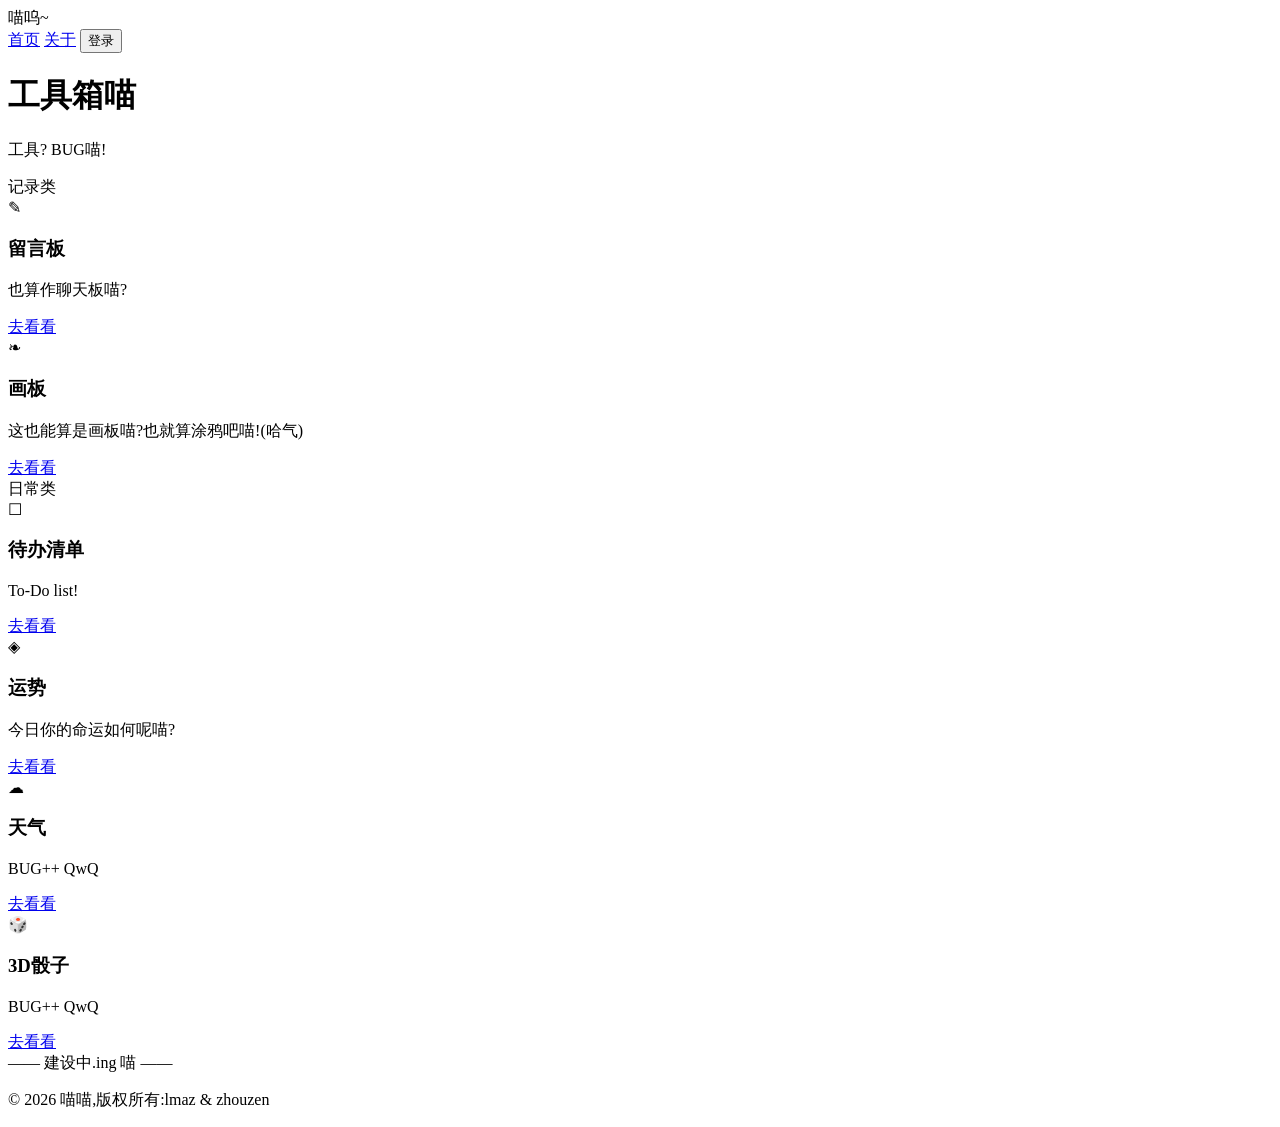
==== index.html @ af04551f "Add files via upload" ====
<!DOCTYPE html>
<html>
<head>
	<meta name="author" content="版权所有:lmaz & zhouzen">
    <meta charset="UTF-8"/>
    <meta name="viewport" content="width=device-width, initial-scale=1.0">
    <title>猫猫-工具集</title>
    <link rel="icon" type="image/svg+xml" href="PNG/zhou_zen.ico">
    <link rel="stylesheet" href="CSS/style.css">
    <script src="JS/auth.js"></script>
    <script src="JS/index.js" defer></script>
</head>
<body>
    <header class="top-nav">
        <div class="nav-container">
            <div class="nav-brand">
			    <a href="https://www.bilibili.com/video/BV1Bfjq6LEDi" target="_blank" style="text-decoration: none; color: inherit;">喵呜~</a>
			</div>
            <nav class="nav-links">
                <a href="index.html" class="active">首页</a>
                <a href="about.html">关于</a>
                <span id="userDisplay" class="nav-user"></span>
                <button id="loginBtn" class="nav-auth-btn">登录</button>
                <button id="logoutBtn" class="nav-auth-btn" style="display:none;">登出</button>
            </nav>
        </div>
    </header>
    <div class="main-content" role="main">
        <div id="userPanel" class="container">
            <div class="page-header">
                <h1 class="page-title">工具箱喵</h1>
                <p class="page-sub">工具? BUG喵!</p>
            </div>
            <div class="tool-group">
                <div class="group-label">记录类</div>
                <div class="tools-row">
                    <div class="tool-card card-main">
                        <div class="card-inner">
                            <div class="tool-icon">✎</div>
                            <h3 class="tool-name">留言板</h3>
                            <p class="tool-desc">也算作聊天板喵?</p>
                            <a href="Tool/Webnote.html" class="tool-link" target="_blank">去看看</a>
                        </div>
                    </div>
                    <div class="tool-card card-side">
                        <div class="card-inner">
                            <div class="tool-icon">❧</div>
                            <h3 class="tool-name">画板</h3>
                            <p class="tool-desc">这也能算是画板喵?也就算涂鸦吧喵!(哈气)</p>
                            <a href="Tool/draw.html" class="tool-link" target="_blank">去看看</a>
                        </div>
                    </div>
                </div>
            </div>

            <div class="tool-group">
                <div class="group-label">日常类</div>
                <div class="tools-row">
                    <div class="tool-card card-main">
                        <div class="card-inner">
                            <div class="tool-icon">☐</div>
                            <h3 class="tool-name">待办清单</h3>
                            <p class="tool-desc">To-Do list!</p>
                            <a href="Tool/todo.html" class="tool-link" target="_blank">去看看</a>
                        </div>
                    </div>
                    <div class="tool-card card-side">
                        <div class="card-inner">
                            <div class="tool-icon">◈</div>
                            <h3 class="tool-name">运势</h3>
                            <p class="tool-desc">今日你的命运如何呢喵?</p>
                            <a href="Tool/luck.html" class="tool-link" target="_blank">去看看</a>
                        </div>
                    </div>
                    <div class="tool-card card-small">
                        <div class="card-inner">
                            <div class="tool-icon">☁</div>
                            <h3 class="tool-name">天气</h3>
                            <p class="tool-desc">BUG++ QwQ</p>
                            <a href="Tool/weather.html" class="tool-link" target="_blank">去看看</a>
                        </div>
                    </div>
                    <div class="tool-card card-small">
                        <div class="card-inner">
                            <div class="tool-icon">🎲</div>
                            <h3 class="tool-name">3D骰子</h3>
                            <p class="tool-desc">BUG++ QwQ</p>
                            <a href="Tool/dice.html" class="tool-link" target="_blank">去看看</a>
                        </div>
                    </div>
                </div>
            </div>

            <div class="footer-note">
                <span>—— 建设中.ing 喵 ——</span>
            </div>
        </div>
        <div id="adminPanel" class="container" style="display:none;">
            <div class="page-header">
                <h1 class="page-title">🔧 管理面板</h1>
                <p class="page-sub">管理员喵 · 用户管理 · 留言板管理</p>
            </div>
            <div class="admin-section">
                <h2 class="admin-section-title">👤 用户管理</h2>
                <div id="userListContainer">
                    <table id="userTable" class="admin-table">
                        <thead>
                            <tr>
                                <th>用户名</th>
                                <th>新用户名</th>
                                <th>新密码</th>
                                <th>操作</th>
                            </tr>
                        </thead>
                        <tbody id="userTableBody"></tbody>
                    </table>
                </div>
                <button id="refreshUserListBtn" class="admin-btn">刷新列表</button>
            </div>
            <div class="admin-section">
                <h2 class="admin-section-title">留言板管理</h2>
                <p class="admin-desc">管理所有留言，包括删除任意留言喵</p>
                <a href="Tool/Webnote.html" class="admin-link-btn" target="_blank">进入留言板管理</a>
            </div>
            <div class="footer-note">
                <span>—— 管理员专用喵 ——</span>
            </div>
        </div>
    </div>
    <div id="authModal" class="modal" style="display:none;">
        <div class="modal-content">
            <span class="modal-close" id="closeModal">&times;</span>
            <h2 id="authTitle">登录</h2>
            <form id="authForm">
                <input type="text" id="authUsername" placeholder="用户名" />
                <input type="password" id="authPassword" placeholder="密码" />
                <button type="submit" id="authSubmit">登录</button>
                <p id="authMessage" style="color: #b05a4a; margin-top:10px;"></p>
                <p>
                    <span id="authSwitchText">还没有账号？</span>
                    <a href="#" id="authSwitch">注册</a>
                </p>
            </form>
        </div>
    </div>
    <footer class="bottom-footer">
        <div class="footer-container">
            <p>&copy; 2026 喵喵,版权所有:lmaz & zhouzen</p>
        </div>
    </footer>
</body>
</html>
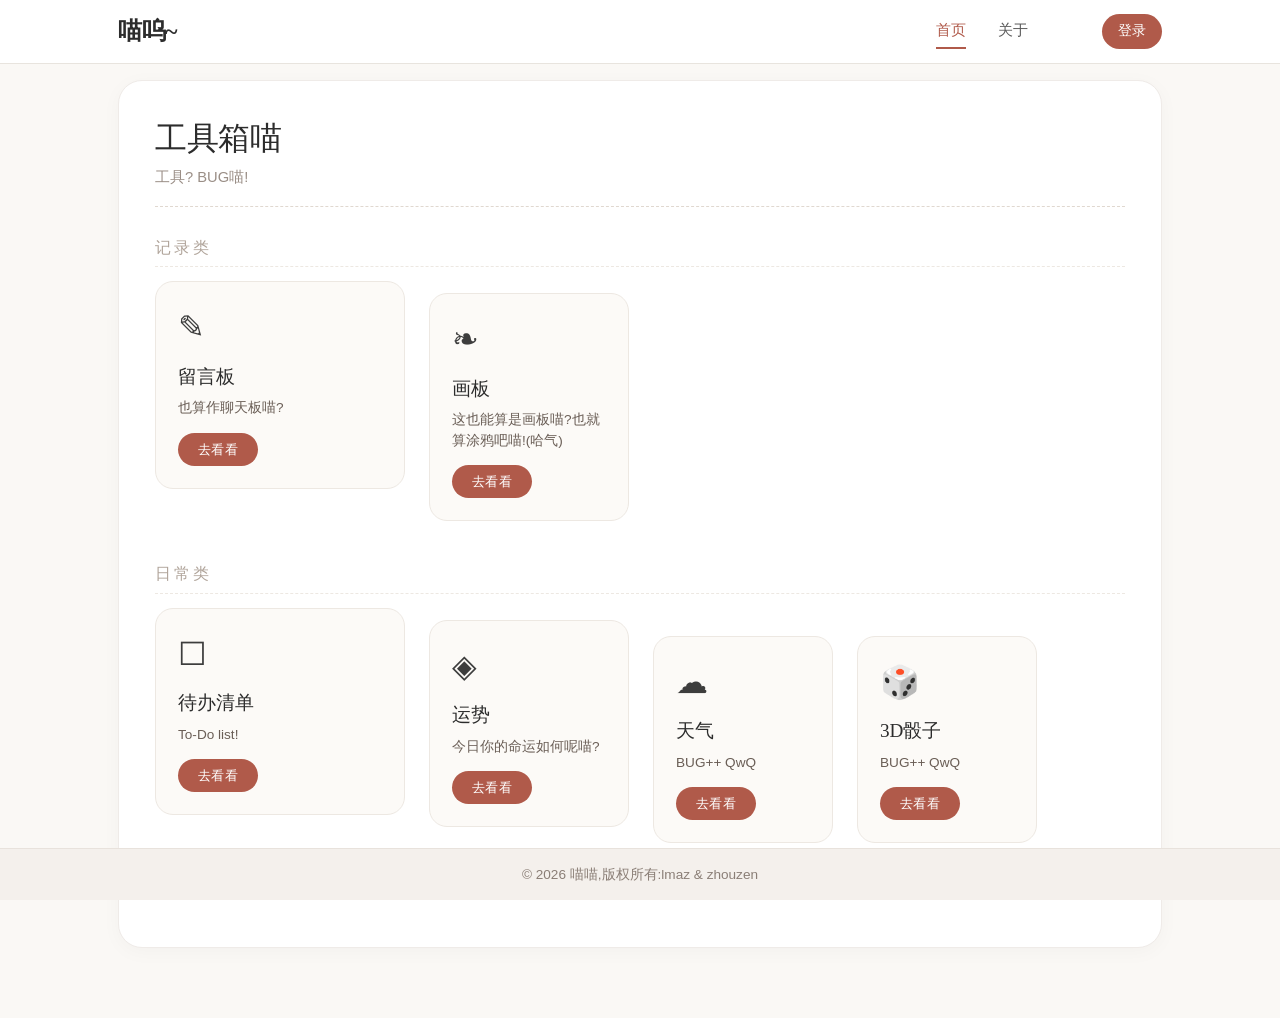
==== commit 9be33c07: "Update index.html" ====
--- a/index.html
+++ b/index.html
@@ -6,9 +6,9 @@
     <meta name="viewport" content="width=device-width, initial-scale=1.0">
     <title>猫猫-工具集</title>
     <link rel="icon" type="image/svg+xml" href="PNG/zhou_zen.ico">
-    <link rel="stylesheet" href="CSS/style.css">
-    <script src="JS/auth.js"></script>
-    <script src="JS/index.js" defer></script>
+    <link rel="stylesheet" href="./CSS/style.css">
+    <script src="./JS/auth.js"></script>
+    <script src="./JS/index.js" defer></script>
 </head>
 <body>
     <header class="top-nav">
@@ -149,4 +149,4 @@
         </div>
     </footer>
 </body>
-</html>+</html>
--- a/CSS/style.css
+++ b/CSS/style.css
@@ -0,0 +1,1188 @@
+*{
+    margin:0;
+    padding:0;
+    box-sizing:border-box;
+}
+body{
+    font-family:-apple-system,BlinkMacSystemFont,"Segoe UI",Roboto,"Helvetica Neue",Arial,sans-serif;
+    background:#faf8f5;
+    color:#3d3d3d;
+    padding-top:80px;
+    padding-bottom:70px;
+    min-height:100vh;
+    line-height:1.6;
+}
+.top-nav{
+    position:fixed;
+    top:0;
+    left:0;
+    right:0;
+    z-index:1000;
+    background:#ffffff;
+    border-bottom:1px solid #e8e4de;
+    height:64px;
+    display:flex;
+    align-items:center;
+}
+.nav-container{
+    max-width:1100px;
+    width:100%;
+    margin:0 auto;
+    padding:0 28px;
+    display:flex;
+    justify-content:space-between;
+    align-items:center;
+}
+.nav-brand{
+    font-family:Georgia,"Times New Roman",serif;
+    font-size:1.5rem;
+    font-weight:700;
+    color:#2c2c2c;
+    letter-spacing:-0.5px;
+}
+.nav-brand span{
+    color:#b05a4a;
+}
+.nav-links{
+    display:flex;
+    gap:32px;
+}
+.nav-links a{
+    text-decoration:none;
+    color:#5a5a5a;
+    font-size:0.95rem;
+    font-weight:450;
+    padding:4px 0;
+    border-bottom:2px solid transparent;
+    transition:color 0.2s,border-color 0.2s;
+}
+.nav-links a:hover{
+    color:#2c2c2c;
+    border-bottom-color:#b05a4a;
+}
+.nav-links a.active{
+    color:#b05a4a;
+    border-bottom-color:#b05a4a;
+}
+.main-content{
+    max-width:1100px;
+    margin:0 auto;
+    padding:0 28px;
+}
+.container{
+    background:#ffffff;
+    border-radius:24px;
+    padding:32px 36px 44px;
+    box-shadow:0 4px 20px rgba(0,0,0,0.03);
+    border:1px solid #efebe8;
+}
+.form-container h2{
+    font-family:Georgia,"Times New Roman",serif;
+    font-size:1.8rem;
+    font-weight:400;
+    color:#2c2c2c;
+    margin-bottom:20px;
+    letter-spacing:-0.3px;
+}
+.form-container h2 small {
+    font-size:1rem;
+    color:#999;
+    font-family:-apple-system, sans-serif;
+    font-weight:300;
+    margin-left:10px;
+}
+.form-container table{
+    width: 100%;
+    border-collapse:collapse;
+}
+.form-container td{
+    padding:10px 8px;
+    vertical-align:middle;
+}
+.form-container td:first-child{
+    width:100px;
+    font-weight:450;
+    color:#4a4a4a;
+    font-size:0.95rem;
+}
+.form-container label{
+    display:inline-block;
+}
+.form-container input[type="text"],
+.form-container textarea{
+    width:100%;
+    padding:12px 16px;
+    border:1px solid #dbd6d0;
+    border-radius:14px;
+    font-size:0.95rem;
+    background:#fcfaf8;
+    transition:border-color 0.25s,box-shadow 0.25s;
+    font-family:inherit;
+    color:#1f1f1f;
+}
+.form-container input[type="text"]:focus,
+.form-container textarea:focus{
+    outline:none;
+    border-color:#b05a4a;
+    box-shadow:0 0 0 3px rgba(176,90,74,0.12);
+    background:#ffffff;
+}
+.form-container textarea{
+    resize:vertical;
+    min-height:80px;
+}
+.form-container input[type="button"]{
+    background:#b05a4a;
+    border:none;
+    color:#fff;
+    font-size:0.95rem;
+    font-weight:500;
+    padding:12px 36px;
+    border-radius: 40px;
+    cursor:pointer;
+    transition:background 0.25s,transform 0.15s;
+    letter-spacing:0.3px;
+    box-shadow:0 2px 8px rgba(176,90,74,0.2);
+}
+.form-container input[type="button"]:hover{
+    background:#9e4d3e;
+    transform:translateY(-1px);
+    box-shadow:0 6px 16px rgba(176,90,74,0.25);
+}
+.table-wrapper{
+    margin-top:40px;
+    border-top:1px solid #efebe8;
+    padding-top:28px;
+}
+.table-wrapper table,
+.table-wrapper th,
+.table-wrapper td{
+    border:none;
+}
+.table-wrapper table{
+    display:block;
+    width:100%;
+}
+.table-wrapper th{
+    display:none;
+}
+.table-wrapper tr{
+    display:block;
+    background:#fcfaf8;
+    border-radius:18px;
+    padding:18px 22px;
+    margin-bottom:14px;
+    border:1px solid #efebe8;
+    transition:background 0.2s,border-color 0.2s;
+}
+.table-wrapper tr:hover{
+    background:#f8f4f0;
+    border-color:#e0d8d0;
+}
+.table-wrapper td{
+    display:block;
+    padding:4px 0;
+    border:none;
+    background:transparent;
+}
+.table-wrapper td:first-child{
+    font-weight:600;
+    font-size:1rem;
+    color:#2c2c2c;
+    margin-bottom:2px;
+}
+.table-wrapper td:nth-child(2){
+    font-size:0.95rem;
+    color:#3d3d3d;
+    word-break:break-word;
+    padding-right:40px;
+    position:relative;
+}
+.table-wrapper td:nth-child(2) span[onclick*="deleteData"]{
+    position:absolute;
+    right:0;
+    top:0;
+    font-size:1.3rem;
+    font-weight:300;
+    color:#b0a8a0;
+    cursor:pointer;
+    padding:0 6px;
+    border-radius: 30px;
+    transition:color 0.2s,background 0.2s,transform 0.15s;
+    line-height:1.4;
+}
+.table-wrapper td:nth-child(2) span[onclick*="deleteData"]:hover{
+    color:#b05a4a;
+    background:#f0e8e0;
+    transform:scale(1.2);
+}
+.table-wrapper td:nth-child(3){
+    font-size:0.8rem;
+    color:#9a8e86;
+    margin-top:6px;
+    border-top:1px dashed #e8e2dc;
+    padding-top:8px;
+}
+#msg{
+    color:#b0a8a0;
+    font-style:italic;
+    padding:12px 0;
+}
+.bottom-footer {
+    position:fixed;
+    bottom:0;
+    left:0;
+    right:0;
+    background:#f4f0ec;
+    color:#8a7e76;
+    height:52px;
+    display:flex;
+    align-items:center;
+    z-index:999;
+    border-top:1px solid #e8e2dc;
+}
+.footer-container{
+    max-width:1100px;
+    width:100%;
+    margin:0 auto;
+    padding:0 28px;
+    text-align:center;
+    font-size:0.85rem;
+}
+.footer-container .footer-name{
+    color:#5a4a42;
+    font-weight:450;
+}
+.about-container .about-content{
+    max-width:700px;
+    margin:0 auto;
+    line-height:1.8;
+    color:#3d3d3d;
+}
+.about-container .about-content p{
+    margin-bottom:1.2em;
+}
+.about-container .about-content hr{
+    border:none;
+    border-top:1px solid #e8e2dc;
+    margin:2em 0;
+}
+.about-container .about-content a{
+    color:#b05a4a;
+    text-decoration:none;
+    border-bottom:1px dotted #b05a4a;
+}
+.about-container .about-content a:hover{
+    border-bottom-style:solid;
+}
+.page-header{
+    padding-bottom:16px;
+    border-bottom:1px dashed #e0d8d0;
+    margin-bottom:28px;
+}
+.page-title{
+    font-family:Georgia,"Times New Roman",serif;
+    font-size:2rem;
+    font-weight:400;
+    color:#2c2c2c;
+    margin:0;
+    letter-spacing:-0.5px;
+}
+.page-sub{
+    font-size:0.92rem;
+    color:#9a8e86;
+    margin-top:2px;
+}
+.tool-group{
+    margin-bottom:40px;
+}
+.tool-group:last-of-type{
+    margin-bottom:16px;
+}
+.group-label{
+    font-family:Georgia,"Times New Roman",serif;
+    font-size:1rem;
+    color:#b0a49a;
+    letter-spacing:3px;
+    margin-bottom:14px;
+    border-bottom:1px dashed #ede8e2;
+    padding-bottom:6px;
+}
+.tools-row{
+    display:flex;
+    flex-wrap:wrap;
+    gap:18px 24px;
+    align-items:flex-start;
+}
+.tool-card{
+    background:#fcfaf7;
+    border:1px solid #ede8e2;
+    border-radius:18px;
+    padding:20px 22px 22px;
+    transition:background 0.2s,transform 0.2s;
+    flex-shrink:0;
+}
+.tool-card:hover{
+    background:#f8f3ee;
+    transform:translateY(-2px);
+}
+.card-inner{
+    display:flex;
+    flex-direction:column;
+}
+.card-main{
+    width:250px;
+}
+.card-side{
+    width:200px;
+    margin-top:12px;
+}
+.card-small{
+    width:180px;
+    margin-top:28px;
+}
+.tool-icon{
+    font-size:2rem;
+    margin-bottom:4px;
+}
+.tool-name{
+    font-family:Georgia,"Times New Roman",serif;
+    font-size:1.2rem;
+    font-weight:500;
+    color:#2c2c2c;
+    margin:4px 0 6px;
+}
+.tool-desc{
+    font-size:0.85rem;
+    color:#6a5e56;
+    line-height:1.5;
+    margin-bottom:14px;
+    flex:1;
+}
+.tool-link{
+    display:inline-block;
+    padding:6px 20px;
+    background:#b05a4a;
+    color:#fff;
+    border-radius:30px;
+    text-decoration:none;
+    font-size:0.82rem;
+    font-weight:450;
+    transition:background 0.2s;
+    align-self:flex-start;
+    letter-spacing:0.3px;
+}
+.tool-link:hover{
+    background:#9e4d3e;
+}
+.footer-note{
+    text-align:center;
+    margin-top:36px;
+    color:#c8beb6;
+    font-size:0.8rem;
+    font-style:italic;
+    letter-spacing:2px;
+}
+@media (max-width: 640px){
+    body{
+        padding-top:70px;
+        padding-bottom:60px;
+    }
+    .nav-container{
+        padding:0 16px;
+        flex-wrap:wrap;
+        gap:4px;
+    }
+    .nav-links{
+        gap:16px;
+    }
+    .nav-brand{
+        font-size:1.2rem;
+    }
+    .container{
+        padding:20px 16px 30px;
+        border-radius:18px;
+    }
+    .form-container td:first-child{
+        width:70px;
+        font-size:0.85rem;
+    }
+    .form-container input[type="text"],
+    .form-container textarea{
+        font-size:0.9rem;
+        padding:10px 14px;
+    }
+    .form-container input[type="button"]{
+        width:100%;
+        padding:12px;
+    }
+    .table-wrapper tr{
+        padding:14px 16px;
+    }
+    .table-wrapper td:nth-child(2){
+        padding-right:30px;
+    }
+    .bottom-footer{
+        height:44px;
+        font-size:0.75rem;
+    }
+    .footer-container{
+        padding:0 16px;
+    }
+    .tools-row{
+        flex-direction:column;
+        align-items:center;
+    }
+    .tool-card,
+    .card-main,
+    .card-side,
+    .card-small{
+        width: 100% !important;
+        max-width:300px;
+        margin:0 0 14px 0 !important;
+    }
+    .page-title{
+        font-size:1.6rem;
+    }
+}
+.weather-search{
+    display:flex;
+    gap:12px;
+    margin-bottom:28px;
+    flex-wrap:wrap;
+}
+.weather-search input[type="text"]{
+    flex:1;
+    min-width:180px;
+    padding:12px 16px;
+    border:1px solid #dbd6d0;
+    border-radius:14px;
+    font-size:0.95rem;
+    background:#fcfaf8;
+    transition:border-color 0.25s,box-shadow 0.25s;
+    font-family:inherit;
+    color:#1f1f1f;
+}
+.weather-search input[type="text"]:focus{
+    outline:none;
+    border-color:#b05a4a;
+    box-shadow:0 0 0 3px rgba(176,90,74,0.12);
+    background:#ffffff;
+}
+.weather-search button{
+    background:#b05a4a;
+    border:none;
+    color:#fff;
+    font-size:0.95rem;
+    font-weight:500;
+    padding:12px 28px;
+    border-radius:40px;
+    cursor:pointer;
+    transition:background 0.25s,transform 0.15s;
+    letter-spacing:0.3px;
+    box-shadow:0 2px 8px rgba(176,90,74,0.2);
+    flex-shrink:0;
+}
+.weather-search button:hover{
+    background:#9e4d3e;
+    transform:translateY(-1px);
+}
+.btn-secondary{
+    background:#8a7e76;
+    box-shadow:0 2px 8px rgba(0,0,0,0.06);
+}
+.btn-secondary:hover{
+    background:#72665e;
+}
+.weather-result{
+    min-height:160px;
+}
+.forecast-wrapper{
+    display:flex;
+    flex-direction:column;
+    gap:24px;
+}
+.forecast-current{
+    display:flex;
+    align-items:center;
+    gap:16px 24px;
+    flex-wrap:wrap;
+    background:#fcfaf8;
+    border:1px solid #ede8e2;
+    border-radius:18px;
+    padding:20px 24px;
+}
+.fc-current-icon{
+    font-size:3.2rem;
+}
+.fc-current-temp{
+    font-size:2.6rem;
+    font-weight:300;
+    color:#2c2c2c;
+}
+.fc-current-desc{
+    font-size:1.1rem;
+    color:#5a5a5a;
+}
+.fc-current-city{
+    font-size:1rem;
+    color:#9a8e86;
+    margin-left:auto;
+    font-weight:450;
+}
+.forecast-grid{
+    display:flex;
+    flex-direction:column;
+    gap:28px;
+}
+.forecast-section{
+    border-top:1px dashed #ede8e2;
+    padding-top:20px;
+}
+.fc-section-title{
+    font-family:Georgia,"Times New Roman",serif;
+    font-size:1.1rem;
+    color:#5a4a42;
+    margin-bottom:14px;
+    letter-spacing:1px;
+}
+.fc-hourly{
+    display:flex;
+    flex-wrap:wrap;
+    gap:10px;
+}
+.fc-hour-item{
+    background:#fcfaf8;
+    border:1px solid #ede8e2;
+    border-radius:14px;
+    padding:12px 14px;
+    min-width:76px;
+    flex:0 0 auto;
+    text-align:center;
+    transition:background 0.2s;
+}
+.fc-hour-item:hover{
+    background:#f8f3ee;
+}
+.fc-hour-time{
+    font-size:0.8rem;
+    color:#8a7e76;
+    font-weight:500;
+}
+.fc-hour-icon{
+    font-size:1.6rem;
+    margin:4px 0 2px;
+}
+.fc-hour-temp{
+    font-size:1rem;
+    font-weight:500;
+    color:#2c2c2c;
+}
+.fc-hour-desc{
+    font-size:0.65rem;
+    color:#6a5e56;
+}
+.fc-hour-rain{
+    font-size:0.65rem;
+    color:#6a8aa0;
+    margin-top: 2px;
+}
+@media (max-width:640px){
+    .weather-search{
+        flex-direction:column;
+    }
+    .weather-search button{
+        width:100%;
+    }
+    .forecast-current{
+        flex-direction:column;
+        text-align:center;
+        padding:16px;
+    }
+    .fc-current-city{
+        margin-left:0;
+    }
+    .fc-hourly{
+        gap:8px;
+    }
+    .fc-hour-item{
+        min-width:62px;
+        padding:10px 8px;
+    }
+    .fc-hour-icon{
+        font-size:1.4rem;
+    }
+}
+.draw-toolbar{
+    display:flex;
+    flex-wrap:wrap;
+    align-items:center;
+    gap:16px 24px;
+    margin-bottom:18px;
+    padding:12px 16px;
+    background:#fcfaf8;
+    border-radius:18px;
+    border:1px solid #ede8e2;
+}
+.draw-colors{
+    display:flex;
+    gap:8px;
+}
+.color-btn{
+    width:32px;
+    height:32px;
+    border-radius:50%;
+    border:2px solid transparent;
+    cursor:pointer;
+    transition:transform 0.2s,border-color 0.2s;
+    padding:0;
+}
+.color-btn:hover{
+    transform:scale(1.15);
+}
+.color-btn.active{
+    border-color:#333;
+    transform:scale(1.2);
+    box-shadow:0 0 0 2px #fff,0 0 0 4px #333;
+}
+.draw-sizes{
+    display:flex;
+    align-items:center;
+    gap:8px;
+    font-size:0.95rem;
+    color:#4a4a4a;
+}
+.draw-sizes input[type="range"]{
+    width:100px;
+    cursor:pointer;
+}
+#sizeDisplay{
+    min-width:24px;
+    text-align:center;
+    font-weight:500;
+}
+
+.draw-actions{
+    display:flex;
+    gap:10px;
+    margin-left:auto;
+}
+.draw-btn{
+    background:#b05a4a;
+    border:none;
+    color:#fff;
+    font-size:0.9rem;
+    font-weight:500;
+    padding:8px 18px;
+    border-radius:30px;
+    cursor:pointer;
+    transition:background 0.25s,transform 0.15s;
+    box-shadow:0 2px 8px rgba(176,90,74,0.15);
+}
+.draw-btn:hover{
+    background:#9e4d3e;
+    transform:translateY(-1px);
+}
+.draw-btn:active{
+    transform:scale(0.96);
+}
+.canvas-wrapper{
+    width:100%;
+    display:flex;
+    justify-content:center;
+    background:#fcfaf8;
+    border-radius:18px;
+    border:1px solid #ede8e2;
+    padding:8px;
+    overflow:hidden;
+}
+#drawCanvas{
+    max-width:100%;
+    height:auto;
+    background:#ffffff;
+    border-radius:12px;
+    box-shadow:0 2px 8px rgba(0,0,0,0.04);
+    touch-action:none;
+    cursor:crosshair;
+    display:block;
+}
+@media (max-width:640px){
+    .draw-toolbar{
+        flex-direction:column;
+        align-items:stretch;
+        gap:12px;
+    }
+    .draw-colors{
+        flex-wrap:wrap;
+        justify-content:center;
+    }
+    .draw-actions{
+        margin-left:0;
+        justify-content:center;
+    }
+    .draw-sizes{
+        justify-content:center;
+    }
+}
+.todo-input-area{
+    display:flex;
+    gap:12px;
+    margin-bottom:20px;
+}
+.todo-input-area input[type="text"]{
+    flex:1;
+    padding:12px 16px;
+    border:1px solid #dbd6d0;
+    border-radius:14px;
+    font-size:0.95rem;
+    background:#fcfaf8;
+    transition:border-color 0.25s,box-shadow 0.25s;
+    font-family:inherit;
+    color:#1f1f1f;
+}
+.todo-input-area input[type="text"]:focus{
+    outline:none;
+    border-color:#b05a4a;
+    box-shadow:0 0 0 3px rgba(176,90,74,0.12);
+    background:#ffffff;
+}
+.todo-input-area button{
+    background:#b05a4a;
+    border:none;
+    color:#fff;
+    font-size:0.95rem;
+    font-weight:500;
+    padding:12px 28px;
+    border-radius:40px;
+    cursor:pointer;
+    transition:background 0.25s,transform 0.15s;
+    box-shadow:0 2px 8px rgba(176,90,74,0.2);
+    white-space:nowrap;
+}
+.todo-input-area button:hover{
+    background:#9e4d3e;
+    transform:translateY(-1px);
+}
+.todo-filter{
+    display:flex;
+    flex-wrap:wrap;
+    gap:8px 12px;
+    align-items:center;
+    margin-bottom:18px;
+    padding-bottom:14px;
+    border-bottom:1px solid #ede8e2;
+}
+.filter-btn{
+    background:transparent;
+    border:none;
+    font-size:0.9rem;
+    color:#6a5e56;
+    padding:4px 14px;
+    border-radius:20px;
+    cursor:pointer;
+    transition:background 0.2s,color 0.2s;
+}
+.filter-btn:hover{
+    background:#f0ebe6;
+}
+.filter-btn.active{
+    background:#b05a4a;
+    color:#fff;
+}
+.todo-count{
+    margin-left:auto;
+    font-size:0.85rem;
+    color:#9a8e86;
+}
+.todo-list{
+    list-style:none;
+    padding:0;
+    margin:0;
+}
+.todo-item{
+    display:flex;
+    align-items:center;
+    gap:12px;
+    padding:12px 16px;
+    background:#fcfaf8;
+    border-radius:14px;
+    margin-bottom:10px;
+    border:1px solid #ede8e2;
+    transition:background 0.2s,opacity 0.2s;
+    cursor:default;
+}
+.todo-item:hover{
+    background:#f8f4f0;
+}
+.todo-item.completed{
+    opacity:0.6;
+}
+.todo-item.completed .todo-text{
+    text-decoration:line-through;
+    color:#9a8e86;
+}
+.todo-item input[type="checkbox"]{
+    width:20px;
+    height:20px;
+    cursor:pointer;
+    flex-shrink:0;
+    accent-color:#b05a4a;
+}
+.todo-text{
+    flex:1;
+    font-size:0.95rem;
+    color:#2c2c2c;
+    word-break:break-word;
+}
+.todo-delete {
+    background:transparent;
+    border:none;
+    font-size:1.4rem;
+    font-weight:300;
+    color:#b0a8a0;
+    cursor:pointer;
+    padding:0 6px;
+    border-radius:30px;
+    transition:color 0.2s,background 0.2s,transform 0.15s;
+    line-height:1.4;
+    flex-shrink:0;
+}
+.todo-delete:hover{
+    color:#b05a4a;
+    background:#f0e8e0;
+    transform:scale(1.2);
+}
+.todo-empty{
+    text-align:center;
+    padding:30px 0;
+    color:#b0a8a0;
+    font-style:italic;
+    list-style:none;
+}
+@media (max-width:640px){
+    .todo-input-area{
+        flex-direction:column;
+    }
+    .todo-input-area button{
+        width:100%;
+    }
+    .todo-filter{
+        justify-content:center;
+    }
+    .todo-count{
+        margin-left:0;
+        width:100%;
+        text-align:center;
+    }
+    .todo-item{
+        padding:10px 12px;
+        gap:10px;
+    }
+}
+.nav-user{
+    color:#b05a4a;
+    font-weight:500;
+    margin-right:10px;
+}
+.nav-auth-btn{
+    background:#b05a4a;
+    border:none;
+    color:#fff;
+    font-size:0.85rem;
+    padding:4px 16px;
+    border-radius:30px;
+    cursor:pointer;
+    transition:background 0.2s;
+    font-weight:500;
+}
+.nav-auth-btn:hover{
+    background:#9e4d3e;
+}
+.modal{
+    position:fixed;
+    z-index:2000;
+    top:0;
+    left:0;
+    width:100%;
+    height:100%;
+    background-color:rgba(0,0,0,0.4);
+    display:block;
+}
+.modal-content{
+    position:absolute;
+    top:50%;
+    left:50%;
+    transform:translate(-50%,-50%);
+    background:#ffffff;
+    padding:32px 36px 28px;
+    border-radius:24px;
+    width:360px;
+    max-width:92%;
+    box-shadow:0 20px 60px rgba(0,0,0,0.2);
+    max-height:90vh;
+    overflow-y:auto;
+    animation:modalFadeIn 0.25s ease;
+}
+
+@keyframes modalFadeIn{
+    from{
+        opacity:0;
+        transform:translate(-50%,-50%)scale(0.95);
+    }
+    to{
+        opacity:1;
+        transform:translate(-50%,-50%)scale(1);
+    }
+}
+.modal-close{
+    position:absolute;
+    right:16px;
+    top:12px;
+    font-size:1.8rem;
+    cursor:pointer;
+    color:#aaa;
+    transition:color 0.2s;
+    line-height:1;
+}
+.modal-close:hover{
+    color:#333;
+}
+.modal-content h2{
+    font-family:Georgia,"Times New Roman",serif;
+    font-weight:400;
+    margin-bottom:20px;
+    text-align: center;
+}
+.modal-content input[type="text"],
+.modal-content input[type="password"]{
+    width:100%;
+    padding:10px 14px;
+    border:1px solid #dbd6d0;
+    border-radius:14px;
+    font-size:0.95rem;
+    background:#fcfaf8;
+    margin-bottom:12px;
+    font-family:inherit;
+    box-sizing:border-box;
+    transition:border-color 0.25s,box-shadow 0.25s;
+}
+.modal-content input:focus{
+    outline:none;
+    border-color:#b05a4a;
+    box-shadow:0 0 0 3px rgba(176,90,74,0.12);
+    background:#ffffff;
+}
+.modal-content button[type="submit"]{
+    background:#b05a4a;
+    border:none;
+    color:#fff;
+    font-size:1rem;
+    font-weight:500;
+    padding:11px 0;
+    border-radius:40px;
+    cursor:pointer;
+    width:100%;
+    transition:background 0.25s,transform 0.15s;
+    margin-top:4px;
+}
+.modal-content button[type="submit"]:hover{
+    background:#9e4d3e;
+    transform:translateY(-1px);
+}
+.modal-content button[type="submit"]:active{
+    transform:scale(0.97);
+}
+.modal-content p{
+    text-align:center;
+    font-size:0.9rem;
+    color:#5a5a5a;
+    margin-top:14px;
+}
+.modal-content .auth-message{
+    color:#b05a4a;
+    margin-top:10px;
+    min-height:1.6em;
+}
+.modal-content a{
+    color:#b05a4a;
+    text-decoration:none;
+}
+.modal-content a:hover{
+    text-decoration:underline;
+}
+.admin-section{
+    margin-bottom:30px;
+    padding-bottom:20px;
+    border-bottom:1px dashed #ede8e2;
+}
+.admin-section:last-child{
+    border-bottom:none;
+}
+.admin-section-title{
+    font-family:Georgia,"Times New Roman",serif;
+    font-size:1.3rem;
+    font-weight:400;
+    color:#2c2c2c;
+    margin-bottom:16px;
+}
+.admin-desc{
+    color:#6a5e56;
+    margin-bottom:14px;
+}
+.admin-table{
+    width:100%;
+    border-collapse:collapse;
+    font-size:0.9rem;
+    margin-bottom:12px;
+}
+.admin-table th{
+    text-align:left;
+    padding:8px 10px;
+    background:#f7f4f0;
+    border-bottom:2px solid #ede8e2;
+    font-weight:500;
+    color:#2c2c2c;
+}
+.admin-table td{
+    padding:8px 10px;
+    border-bottom:1px solid #ede8e2;
+    vertical-align:middle;
+}
+.admin-table td strong{
+    color:#2c2c2c;
+}
+.admin-input{
+    padding:6px 10px;
+    border:1px solid #dbd6d0;
+    border-radius:8px;
+    font-size:0.85rem;
+    background:#fcfaf8;
+    width:100%;
+    max-width:160px;
+    box-sizing:border-box;
+    transition:border-color 0.2s;
+}
+.admin-input:focus{
+    outline:none;
+    border-color:#b05a4a;
+    box-shadow:0 0 0 3px rgba(176,90,74,0.1);
+}
+.admin-btn{
+    background:#b05a4a;
+    border:none;
+    color:#fff;
+    font-size:0.85rem;
+    font-weight:500;
+    padding:6px 18px;
+    border-radius:30px;
+    cursor:pointer;
+    transition:background 0.2s,transform 0.15s;
+    box-shadow:0 2px 8px rgba(176,90,74,0.15);
+}
+.admin-btn:hover{
+    background:#9e4d3e;
+    transform:translateY(-1px);
+}
+.admin-btn:active{
+    transform:scale(0.96);
+}
+.admin-link-btn{
+    display:inline-block;
+    background:#b05a4a;
+    border:none;
+    color:#fff;
+    font-size:0.95rem;
+    font-weight:500;
+    padding:10px 28px;
+    border-radius:40px;
+    text-decoration:none;
+    transition:background 0.2s,transform 0.15s;
+    box-shadow:0 2px 8px rgba(176,90,74,0.2);
+}
+.admin-link-btn:hover{
+    background:#9e4d3e;
+    transform:translateY(-2px);
+}
+.luck-result{
+    display:flex;
+    justify-content:center;
+    padding:10px 0;
+}
+.luck-card{
+    background:#fcfaf8;
+    border:1px solid #ede8e2;
+    border-radius:24px;
+    padding:30px 36px 32px;
+    max-width:420px;
+    width:100%;
+    text-align:center;
+    box-shadow:0 4px 20px rgba(0,0,0,0.02);
+}
+.luck-user{
+    font-size:1.2rem;
+    color:#2c2c2c;
+    font-weight:500;
+    margin-bottom:12px;
+}
+.luck-level{
+    font-family:Georgia,"Times New Roman",serif;
+    font-size:2.8rem;
+    font-weight:700;
+    margin:8px 0 16px;
+    letter-spacing:2px;
+}
+.luck-yi{
+    font-size:1.1rem;
+    color:#FF2C76;
+    margin:6px 0;
+    padding:6px 0;
+    border-bottom:1px dashed #e8e2dc;
+}
+.luck-ji{
+    font-size:1.1rem;
+    color:#5c5c5c;
+    margin:6px 0;
+    padding:6px 0;
+    border-bottom:1px dashed #e8e2dc;
+}
+.luck-sub{
+    font-size:0.8rem;
+    color:#9a8e86;
+    margin-top:-4px;
+    margin-bottom:8px;
+    font-style:italic;
+}
+.luck-days{
+    margin-top:16px;
+    font-size:0.95rem;
+    color:#9a8e86;
+    font-style:italic;
+}
+@media (max-width:640px){
+    .luck-card{
+        padding:20px 16px;
+    }
+    .luck-level{
+        font-size:2.2rem;
+    }
+}
+.luck-draw-btn{
+    background:#b05a4a;
+    border:none;
+    color:#fff;
+    font-size:1.2rem;
+    font-weight:500;
+    padding:12px 40px;
+    border-radius:40px;
+    cursor:pointer;
+    transition:background 0.25s,transform 0.15s;
+    box-shadow:0 2px 8px rgba(176,90,74,0.2);
+    margin-top:10px;
+}
+.luck-draw-btn:hover{
+    background:#9e4d3e;
+    transform:translateY(-2px);
+}
+.luck-draw-btn:active{
+    transform:scale(0.96);
+}
